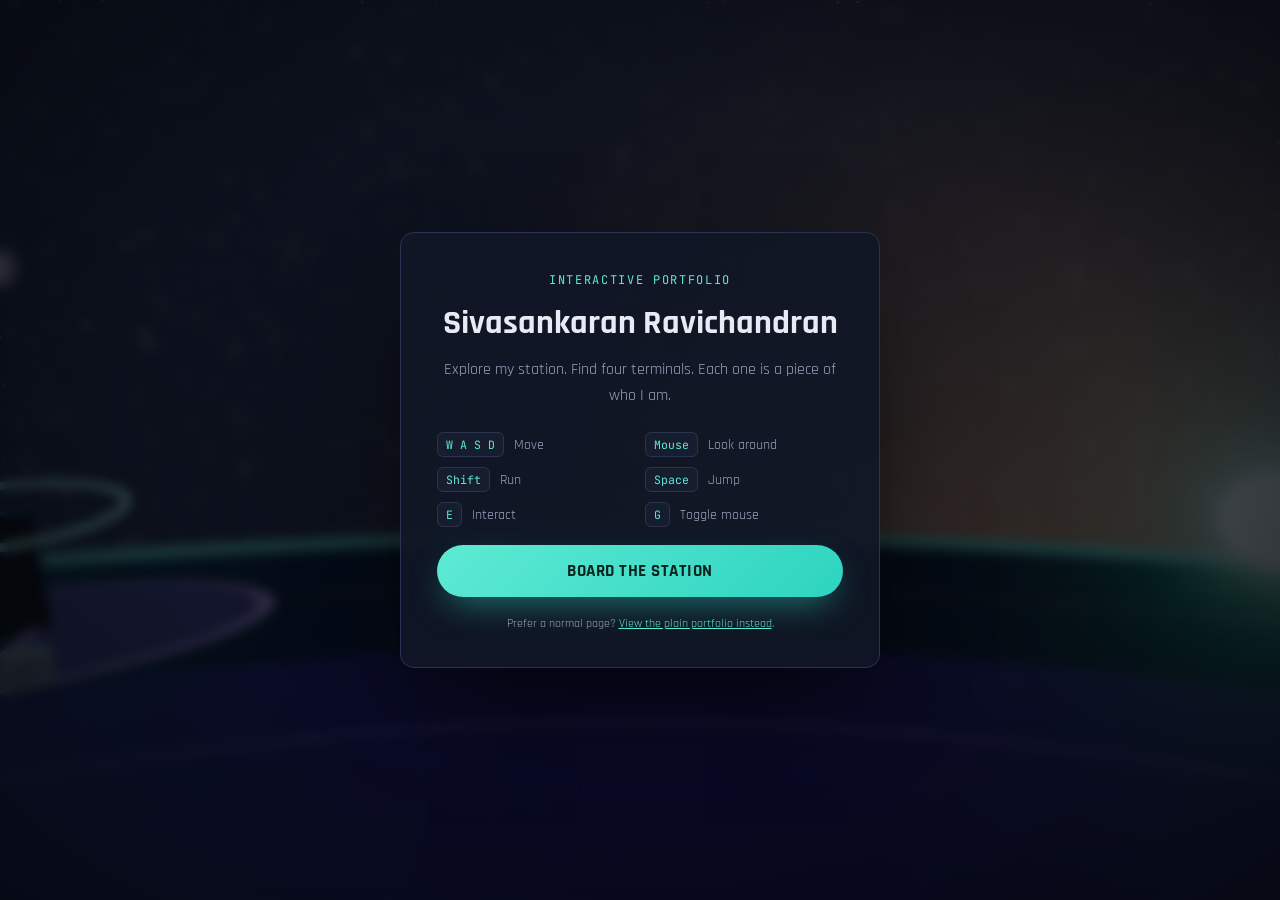
==== index.html @ 23c57af4 "My Site" ====
<!DOCTYPE html>
<html lang="en">
<head>
  <meta charset="UTF-8" />
  <meta name="viewport" content="width=device-width, initial-scale=1.0, viewport-fit=cover" />
  <title>Sivasankaran Ravichandran — Explore My World</title>
  <meta name="description" content="Explore an interactive 3D space station and discover Sivasankaran Ravichandran's background, skills, projects, experience, and contact details as interactive terminals." />
  <meta name="theme-color" content="#0b0f19" />
  <link rel="icon" href="data:image/svg+xml,<svg xmlns=%22http://www.w3.org/2000/svg%22 viewBox=%220 0 100 100%22><text y=%22.9em%22 font-size=%2290%22>🚀</text></svg>" />
  <link rel="preconnect" href="https://fonts.googleapis.com" />
  <link rel="preconnect" href="https://fonts.gstatic.com" crossorigin />
  <link href="https://fonts.googleapis.com/css2?family=Rajdhani:wght@500;600;700&family=JetBrains+Mono:wght@400;500;600&display=swap" rel="stylesheet" />
  <link rel="stylesheet" href="css/style.css" />
  <script type="importmap">
    {
      "imports": {
        "three": "./js/vendor/three/build/three.module.js",
        "three/addons/": "./js/vendor/three/examples/jsm/"
      }
    }
  </script>
</head>
<body>

  <canvas id="worldCanvas"></canvas>
  <div class="vignette" aria-hidden="true"></div>

  <!-- ===== Intro / start screen ===== -->
  <div class="intro" id="intro">
    <div class="intro-card">
      <span class="eyebrow">Interactive Portfolio</span>
      <h1>Sivasankaran Ravichandran</h1>
      <p class="tagline">Explore my station. Find four terminals. Each one is a piece of who I am.</p>
      <div class="intro-controls">
        <div class="control-row"><span class="key">W A S D</span><span>Move</span></div>
        <div class="control-row"><span class="key">Mouse</span><span>Look around</span></div>
        <div class="control-row"><span class="key">Shift</span><span>Run</span></div>
        <div class="control-row"><span class="key">Space</span><span>Jump</span></div>
        <div class="control-row"><span class="key">E</span><span>Interact</span></div>
        <div class="control-row"><span class="key">G</span><span>Toggle mouse</span></div>
      </div>
      <p class="intro-note" id="introNote">On touch devices: drag the left stick to move, drag the right side to look, tap the button to interact.</p>
      <button class="btn-enter" id="enterBtn" type="button">Board The Station</button>
      <p class="intro-fallback">
        Prefer a normal page? <a href="fallback.html">View the plain portfolio instead</a>.
      </p>
    </div>
  </div>

  <!-- ===== HUD ===== -->
  <div class="hud" id="hud" hidden>
    <div class="hud-top">
      <span class="hud-brand">Siva<span>.</span></span>
      <span class="hud-milestones" id="hudMilestoneCount">0 / 4 Milestones</span>
      <div class="hud-top-actions">
        <button class="hud-btn" id="muteBtn" type="button" aria-label="Toggle sound" aria-pressed="false">&#128267;</button>
        <button class="hud-btn" id="mouseToggleBtn" type="button" aria-label="Toggle mouse cursor" aria-pressed="true" hidden>&#128274;</button>
      </div>
    </div>

    <div class="crosshair" id="crosshair" aria-hidden="true"></div>

    <div class="prompt" id="prompt" hidden>
      <span id="promptText">[ E ] View About Me</span>
    </div>

    <div class="milestone-toast" id="milestoneToast" hidden></div>

    <div class="orb-badge" id="orbBadge">
      <span class="orb-badge-icon">🔮</span>
      <span id="orbBadgeText">0 / 8 Orbs</span>
    </div>

    <div class="victory-badge" id="victoryBadge" hidden>
      <span class="victory-badge-icon">🏆</span>
      <span class="victory-badge-text">All Milestones Complete</span>
    </div>

    <!-- Touch controls (shown only on touch devices via JS) -->
    <div class="touch-controls" id="touchControls" hidden>
      <div class="touch-stick" id="touchStick"><div class="touch-stick-knob" id="touchStickKnob"></div></div>
      <button class="touch-interact" id="touchInteractBtn" type="button" hidden>Interact</button>
      <div class="touch-look" id="touchLook" aria-hidden="true"></div>
    </div>

  </div>

  <!-- ===== Content panel ===== -->
  <div class="panel" id="panel" hidden>
    <div class="panel-card">
      <div class="panel-header">
        <span class="panel-title" id="panelTitle">Station</span>
        <button class="panel-close" id="panelClose" type="button" aria-label="Close">&times;</button>
      </div>
      <div class="panel-body" id="panelBody"></div>
    </div>
  </div>

  <!-- ===== Victory overlay (plays once) ===== -->
  <div class="victory-overlay" id="victoryOverlay" hidden>
    <div class="victory-content">
      <div class="victory-trophy">🏆</div>
      <h2>All Milestones Discovered</h2>
      <p>You've explored my full profile — background, projects, experience, and how to reach me. Thanks for walking through my world.</p>
      <button class="btn-enter" id="victoryContinueBtn" type="button">Continue Exploring</button>
    </div>
  </div>

  <script type="module" src="js/main.js"></script>
</body>
</html>
---- css/style.css ----
:root {
  --bg: #0b0f19;
  --surface: #161d2e;
  --border: #2a3450;
  --text: #e8ebf3;
  --text-muted: #9aa4bf;
  --accent: #5eead4;
  --accent-strong: #2dd4bf;
  --accent-alt: #ffb454;
  --font-display: "Rajdhani", "Segoe UI", sans-serif;
  --font-mono: "JetBrains Mono", "Consolas", monospace;
  --radius: 14px;
}

* {
  box-sizing: border-box;
  margin: 0;
  padding: 0;
}

/* Guarantee the native `hidden` attribute always wins, even against a
   class rule that sets its own `display` (e.g. `.victory-overlay { display:
   flex }`) — without this, an element can be functionally hidden (opacity
   0) yet still full-viewport and clickable, silently swallowing clicks
   meant for whatever sits underneath it. */
[hidden] {
  display: none !important;
}

html, body {
  height: 100%;
  overflow: hidden;
  overscroll-behavior: none;
}

body {
  background: var(--bg);
  color: var(--text);
  font-family: var(--font-display);
  -webkit-font-smoothing: antialiased;
}

button {
  font-family: inherit;
  cursor: pointer;
}

#worldCanvas {
  position: fixed;
  inset: 0;
  width: 100%;
  height: 100%;
  display: block;
  touch-action: none;
}

.vignette {
  position: fixed;
  inset: 0;
  z-index: 1;
  pointer-events: none;
  background: radial-gradient(ellipse at center, transparent 55%, rgba(6, 9, 16, 0.75) 100%);
}

/* ---------- Intro ---------- */
.intro {
  position: fixed;
  inset: 0;
  z-index: 50;
  display: flex;
  align-items: center;
  justify-content: center;
  background: rgba(6, 9, 16, 0.72);
  -webkit-backdrop-filter: blur(6px);
  backdrop-filter: blur(6px);
  padding: 24px;
  transition: opacity 0.5s ease;
}

.intro.is-hidden {
  opacity: 0;
  pointer-events: none;
}

.intro-card {
  width: min(480px, 100%);
  background: rgba(17, 23, 38, 0.9);
  border: 1px solid var(--border);
  border-radius: var(--radius);
  padding: 36px;
  text-align: center;
  box-shadow: 0 40px 100px -30px rgba(0, 0, 0, 0.8);
}

.eyebrow {
  display: inline-block;
  font-family: var(--font-mono);
  font-size: 0.75rem;
  letter-spacing: 0.14em;
  text-transform: uppercase;
  color: var(--accent);
  margin-bottom: 14px;
}

.intro-card h1 {
  font-size: clamp(1.6rem, 4vw, 2.1rem);
  font-weight: 700;
  margin-bottom: 12px;
}

.tagline {
  color: var(--text-muted);
  font-size: 1rem;
  line-height: 1.6;
  margin-bottom: 24px;
}

.intro-controls {
  display: grid;
  grid-template-columns: 1fr 1fr;
  gap: 10px;
  margin-bottom: 18px;
  text-align: left;
}

.control-row {
  display: flex;
  align-items: center;
  gap: 10px;
  font-size: 0.85rem;
  color: var(--text-muted);
}

.key {
  font-family: var(--font-mono);
  font-size: 0.72rem;
  background: var(--surface);
  border: 1px solid var(--border);
  border-radius: 6px;
  padding: 4px 8px;
  color: var(--accent);
  white-space: nowrap;
}

.intro-note {
  font-size: 0.8rem;
  color: var(--text-muted);
  margin-bottom: 22px;
  line-height: 1.6;
}

.btn-enter {
  width: 100%;
  padding: 15px 24px;
  border-radius: 999px;
  border: none;
  background: linear-gradient(135deg, var(--accent), var(--accent-strong));
  color: #06251f;
  font-family: var(--font-display);
  font-weight: 700;
  font-size: 1.05rem;
  text-transform: uppercase;
  letter-spacing: 0.03em;
  box-shadow: 0 14px 34px -10px rgba(45, 212, 191, 0.55);
  transition: transform 0.2s ease;
}

.btn-enter:hover {
  transform: translateY(-2px);
}

.intro-fallback {
  margin-top: 18px;
  font-size: 0.78rem;
  color: var(--text-muted);
}

.intro-fallback a {
  color: var(--accent);
}

/* ---------- HUD ---------- */
.hud {
  position: fixed;
  inset: 0;
  z-index: 10;
  pointer-events: none;
}

.hud-top {
  position: absolute;
  top: 0;
  left: 0;
  right: 0;
  display: flex;
  align-items: center;
  justify-content: space-between;
  gap: 16px;
  padding: 18px 22px;
  pointer-events: auto;
  background: linear-gradient(to bottom, rgba(6, 9, 16, 0.55), transparent);
}

.hud-brand {
  font-weight: 700;
  font-size: 1.05rem;
}

.hud-brand span {
  color: var(--accent);
}

.hud-milestones {
  font-family: var(--font-mono);
  font-size: 0.78rem;
  letter-spacing: 0.05em;
  color: var(--accent);
  background: rgba(17, 23, 38, 0.7);
  border: 1px solid var(--border);
  padding: 6px 14px;
  border-radius: 999px;
}

.hud-top-actions {
  display: flex;
  align-items: center;
  gap: 10px;
  flex-shrink: 0;
}

.hud-btn {
  width: 38px;
  height: 38px;
  border-radius: 50%;
  background: rgba(17, 23, 38, 0.7);
  border: 1px solid var(--border);
  color: var(--text);
  font-size: 0.95rem;
  display: inline-flex;
  align-items: center;
  justify-content: center;
  transition: border-color 0.2s ease;
}

.hud-btn:hover {
  border-color: var(--accent);
}

.crosshair {
  position: absolute;
  top: 50%;
  left: 50%;
  width: 6px;
  height: 6px;
  border-radius: 50%;
  background: var(--accent);
  transform: translate(-50%, -50%);
  box-shadow: 0 0 8px rgba(94, 234, 212, 0.8);
}

.prompt {
  position: absolute;
  left: 50%;
  bottom: 14%;
  transform: translateX(-50%);
  pointer-events: none;
}

.prompt span {
  display: inline-block;
  font-family: var(--font-mono);
  font-size: 0.85rem;
  font-weight: 600;
  color: var(--bg);
  background: var(--accent);
  padding: 10px 20px;
  border-radius: 999px;
  box-shadow: 0 10px 30px -8px rgba(94, 234, 212, 0.6);
  animation: promptPulse 1.6s ease-in-out infinite;
  white-space: nowrap;
}

@keyframes promptPulse {
  0%, 100% { transform: scale(1); }
  50% { transform: scale(1.04); }
}

.milestone-toast {
  position: absolute;
  top: 90px;
  left: 50%;
  transform: translateX(-50%);
  font-family: var(--font-mono);
  font-size: 0.85rem;
  color: var(--accent);
  background: rgba(17, 23, 38, 0.85);
  border: 1px solid var(--accent);
  padding: 10px 20px;
  border-radius: 999px;
  opacity: 0;
  transition: opacity 0.4s ease, transform 0.4s ease;
  pointer-events: none;
}

.milestone-toast.is-visible {
  opacity: 1;
  transform: translateX(-50%) translateY(6px);
}

.orb-badge {
  position: absolute;
  bottom: 22px;
  left: 22px;
  display: flex;
  align-items: center;
  gap: 10px;
  background: rgba(17, 23, 38, 0.85);
  border: 1px solid var(--border);
  border-radius: 999px;
  padding: 10px 18px;
  font-family: var(--font-mono);
  font-size: 0.78rem;
  color: var(--text-muted);
  transition: border-color 0.3s ease, color 0.3s ease, transform 0.3s ease;
}

.orb-badge-icon {
  font-size: 1.05rem;
}

.orb-badge.is-complete {
  border-color: var(--accent);
  color: var(--accent);
  transform: scale(1.05);
}

.victory-badge {
  position: absolute;
  bottom: 22px;
  right: 22px;
  display: flex;
  align-items: center;
  gap: 10px;
  background: rgba(17, 23, 38, 0.85);
  border: 1px solid var(--accent-alt);
  border-radius: 999px;
  padding: 10px 18px;
  font-family: var(--font-mono);
  font-size: 0.78rem;
  color: var(--accent-alt);
  opacity: 0;
  pointer-events: none;
  transform: scale(0.6) translateY(20px);
  transition: opacity 0.5s cubic-bezier(0.34, 1.56, 0.64, 1), transform 0.5s cubic-bezier(0.34, 1.56, 0.64, 1);
}

.victory-badge.is-visible {
  opacity: 1;
  pointer-events: auto;
  transform: scale(1) translateY(0);
}

.victory-badge-icon {
  font-size: 1.1rem;
}

/* ---------- Touch controls ---------- */
.touch-controls {
  position: absolute;
  inset: 0;
  pointer-events: none;
}

.touch-stick {
  position: absolute;
  left: 26px;
  bottom: 26px;
  width: 110px;
  height: 110px;
  border-radius: 50%;
  background: rgba(17, 23, 38, 0.55);
  border: 1px solid var(--border);
  pointer-events: auto;
  touch-action: none;
}

.touch-stick-knob {
  position: absolute;
  top: 50%;
  left: 50%;
  width: 46px;
  height: 46px;
  border-radius: 50%;
  background: rgba(94, 234, 212, 0.5);
  border: 1px solid var(--accent);
  transform: translate(-50%, -50%);
}

.touch-look {
  position: absolute;
  right: 0;
  top: 0;
  bottom: 0;
  width: 50%;
  pointer-events: auto;
  touch-action: none;
}

.touch-interact {
  position: absolute;
  right: 30px;
  bottom: 46px;
  width: 84px;
  height: 84px;
  border-radius: 50%;
  background: var(--accent);
  color: #06251f;
  border: none;
  font-family: var(--font-display);
  font-weight: 700;
  font-size: 0.78rem;
  text-transform: uppercase;
  pointer-events: auto;
  box-shadow: 0 10px 26px -8px rgba(94, 234, 212, 0.6);
}

/* ---------- Content panel ---------- */
.panel {
  position: fixed;
  inset: 0;
  z-index: 30;
  display: flex;
  align-items: center;
  justify-content: center;
  padding: 24px;
  background: rgba(6, 9, 16, 0.6);
  -webkit-backdrop-filter: blur(4px);
  backdrop-filter: blur(4px);
  opacity: 0;
  pointer-events: none;
  transition: opacity 0.35s ease;
}

.panel.is-open {
  opacity: 1;
  pointer-events: auto;
}

.panel-card {
  width: min(560px, 100%);
  max-height: 82vh;
  display: flex;
  flex-direction: column;
  background: rgba(17, 23, 38, 0.96);
  border: 1px solid var(--border);
  border-radius: var(--radius);
  box-shadow: 0 40px 100px -30px rgba(0, 0, 0, 0.8);
  transform: translateY(14px) scale(0.98);
  transition: transform 0.35s cubic-bezier(0.16, 1, 0.3, 1);
}

.panel.is-open .panel-card {
  transform: translateY(0) scale(1);
}

.panel-header {
  display: flex;
  align-items: center;
  justify-content: space-between;
  padding: 20px 24px;
  border-bottom: 1px solid var(--border);
  flex-shrink: 0;
}

.panel-title {
  font-family: var(--font-mono);
  font-size: 0.85rem;
  font-weight: 600;
  letter-spacing: 0.06em;
  text-transform: uppercase;
  color: var(--accent);
}

.panel-close {
  width: 32px;
  height: 32px;
  border-radius: 50%;
  border: 1px solid var(--border);
  background: transparent;
  color: var(--text-muted);
  font-size: 1.2rem;
}

.panel-close:hover {
  border-color: var(--accent);
  color: var(--accent);
}

.panel-body {
  padding: 24px;
  overflow-y: auto;
}

.panel-body p {
  color: var(--text-muted);
  font-size: 0.92rem;
  line-height: 1.7;
  margin-bottom: 14px;
}

.panel-body h4 {
  font-size: 0.78rem;
  text-transform: uppercase;
  letter-spacing: 0.06em;
  color: var(--text-muted);
  margin: 18px 0 10px;
}

.tag-row {
  display: flex;
  flex-wrap: wrap;
  gap: 8px;
  margin-bottom: 6px;
}

.tag {
  font-family: var(--font-mono);
  font-size: 0.76rem;
  background: rgba(94, 234, 212, 0.1);
  border: 1px solid var(--border);
  color: var(--text);
  padding: 5px 12px;
  border-radius: 999px;
}

.project-item {
  border: 1px solid var(--border);
  border-radius: 10px;
  padding: 14px 16px;
  margin-bottom: 12px;
}

.project-item h5 {
  font-size: 0.95rem;
  margin-bottom: 6px;
}

.project-item .nda {
  display: block;
  margin-top: 8px;
  font-family: var(--font-mono);
  font-size: 0.68rem;
  color: var(--text-muted);
}

.timeline-entry {
  border-left: 2px solid var(--border);
  padding-left: 14px;
  margin-bottom: 16px;
}

.timeline-entry .date {
  font-family: var(--font-mono);
  font-size: 0.72rem;
  color: var(--accent);
  text-transform: uppercase;
}

.timeline-entry h5 {
  font-size: 0.92rem;
  margin: 4px 0 2px;
}

.timeline-entry .org {
  font-size: 0.8rem;
  color: var(--text-muted);
}

.contact-line {
  display: flex;
  align-items: center;
  gap: 10px;
  margin-bottom: 12px;
  font-size: 0.9rem;
}

.contact-line strong {
  color: var(--text);
}

.panel-body .btn-enter {
  margin-top: 10px;
}

/* ---------- Victory overlay ---------- */
.victory-overlay {
  position: fixed;
  inset: 0;
  z-index: 40;
  display: flex;
  align-items: center;
  justify-content: center;
  background: rgba(6, 9, 16, 0.82);
  opacity: 0;
  pointer-events: none;
  transition: opacity 0.6s ease;
  padding: 24px;
}

.victory-overlay.is-visible {
  opacity: 1;
  pointer-events: auto;
}

.victory-content {
  text-align: center;
  max-width: 460px;
}

.victory-trophy {
  font-size: 4rem;
  margin-bottom: 18px;
  animation: trophyPop 0.7s cubic-bezier(0.34, 1.56, 0.64, 1);
}

@keyframes trophyPop {
  0% { transform: scale(0) rotate(-20deg); opacity: 0; }
  100% { transform: scale(1) rotate(0); opacity: 1; }
}

.victory-content h2 {
  font-size: 1.6rem;
  margin-bottom: 14px;
}

.victory-content p {
  color: var(--text-muted);
  line-height: 1.7;
  margin-bottom: 26px;
}

@media (max-width: 720px) {
  .intro-controls {
    grid-template-columns: 1fr;
  }

  .hud-milestones {
    font-size: 0.7rem;
    padding: 5px 10px;
  }

  .prompt {
    bottom: 22%;
  }
}
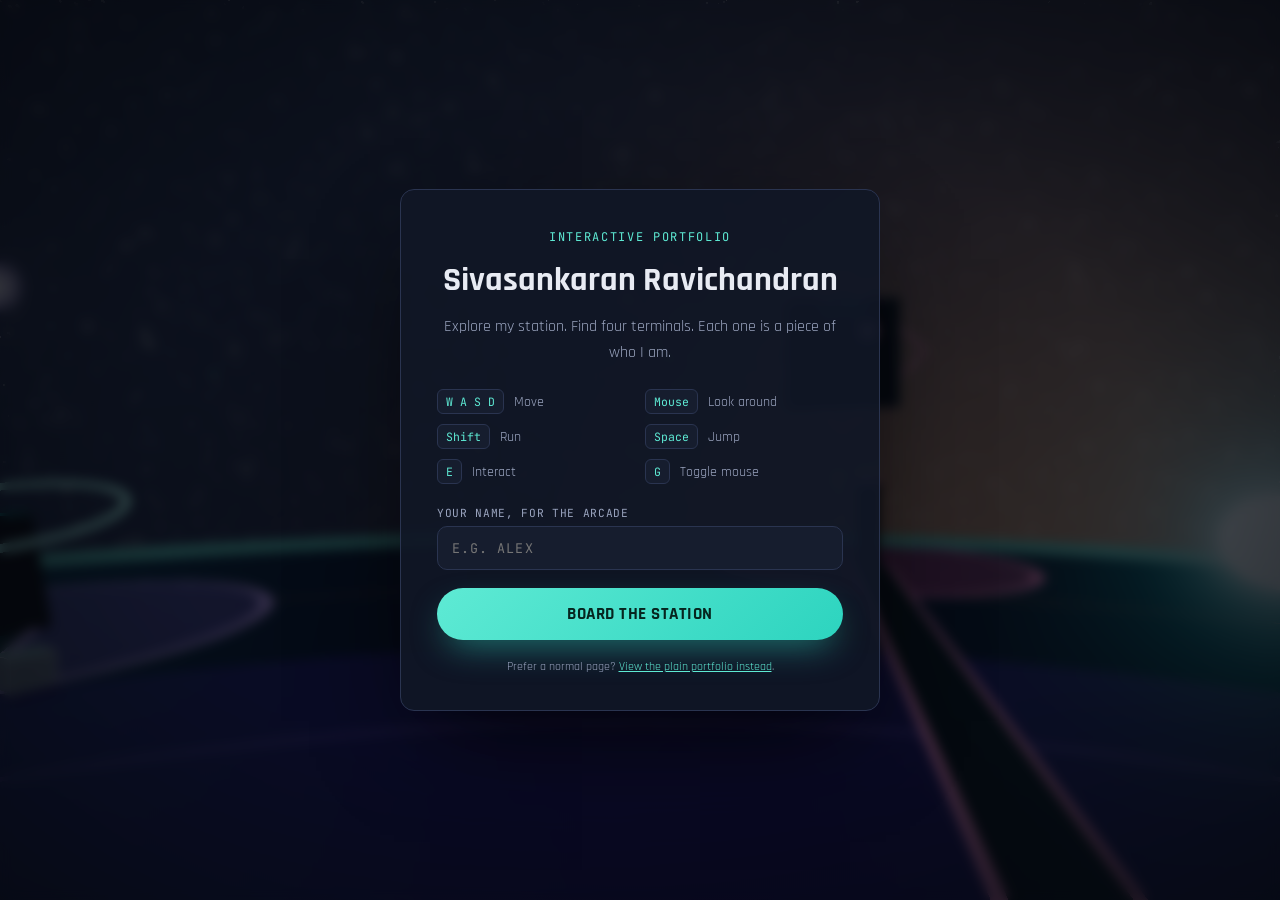
==== commit 56c4f6c7: "Multiplayer update added tic ta to game with multiplayer options" ====
--- a/index.html
+++ b/index.html
@@ -40,11 +40,21 @@
         <div class="control-row"><span class="key">G</span><span>Toggle mouse</span></div>
       </div>
       <p class="intro-note" id="introNote">On touch devices: drag the left stick to move, drag the right side to look, tap the button to interact.</p>
+      <div class="intro-name-row">
+        <label for="playerNameInput" class="intro-name-label">Your name, for the arcade</label>
+        <input class="xo-code-input intro-name-input" id="playerNameInput" type="text" maxlength="16" placeholder="e.g. Alex" autocomplete="off" />
+      </div>
       <button class="btn-enter" id="enterBtn" type="button">Board The Station</button>
       <p class="intro-fallback">
         Prefer a normal page? <a href="fallback.html">View the plain portfolio instead</a>.
       </p>
     </div>
+  </div>
+
+  <!-- ===== Loading screen (between intro and the live station) ===== -->
+  <div class="loading-screen" id="loadingScreen" hidden>
+    <div class="loading-spinner" aria-hidden="true"></div>
+    <p class="loading-text" id="loadingText">Booting station systems…</p>
   </div>
 
   <!-- ===== HUD ===== -->
@@ -106,6 +116,7 @@
     </div>
   </div>
 
+  <script src="js/vendor/peerjs/peerjs.min.js"></script>
   <script type="module" src="js/main.js"></script>
 </body>
 </html>
--- a/css/style.css
+++ b/css/style.css
@@ -179,6 +179,62 @@
   color: var(--accent);
 }
 
+.intro-name-row {
+  margin: 22px 0 18px;
+  text-align: left;
+}
+
+.intro-name-label {
+  display: block;
+  font-family: var(--font-mono);
+  font-size: 0.7rem;
+  letter-spacing: 0.06em;
+  text-transform: uppercase;
+  color: var(--text-muted);
+  margin-bottom: 6px;
+}
+
+.intro-name-input {
+  width: 100%;
+  text-transform: none;
+  letter-spacing: normal;
+}
+
+/* ---------- Loading screen ---------- */
+.loading-screen {
+  position: fixed;
+  inset: 0;
+  z-index: 45;
+  display: flex;
+  flex-direction: column;
+  align-items: center;
+  justify-content: center;
+  gap: 20px;
+  background: var(--bg);
+}
+
+.loading-spinner {
+  width: 46px;
+  height: 46px;
+  border-radius: 50%;
+  border: 3px solid var(--border);
+  border-top-color: var(--accent);
+  animation: loadingSpin 0.9s linear infinite;
+}
+
+@keyframes loadingSpin {
+  to {
+    transform: rotate(360deg);
+  }
+}
+
+.loading-text {
+  font-family: var(--font-mono);
+  font-size: 0.85rem;
+  color: var(--text-muted);
+  letter-spacing: 0.03em;
+}
+
 /* ---------- HUD ---------- */
 .hud {
   position: fixed;
@@ -592,6 +648,156 @@
   margin-top: 10px;
 }
 
+/* ---------- Arcade / Multiplayer Tic-Tac-Toe ---------- */
+.xo-menu p,
+.xo-waiting p {
+  color: var(--text-muted);
+  font-size: 0.9rem;
+  line-height: 1.6;
+  margin-bottom: 14px;
+}
+
+.xo-join-row {
+  display: flex;
+  gap: 8px;
+  margin-top: 10px;
+}
+
+.xo-code-input {
+  flex: 1;
+  min-width: 0;
+  background: var(--surface);
+  border: 1px solid var(--border);
+  border-radius: 10px;
+  padding: 12px 14px;
+  color: var(--text);
+  font-family: var(--font-mono);
+  letter-spacing: 0.08em;
+  text-transform: uppercase;
+}
+
+.xo-join-row .btn-enter {
+  width: auto;
+  flex-shrink: 0;
+  padding: 12px 22px;
+}
+
+.xo-status {
+  font-family: var(--font-mono);
+  font-size: 0.78rem;
+  color: var(--accent);
+  min-height: 1.2em;
+}
+
+.xo-status-error {
+  color: #f87171;
+}
+
+.xo-waiting {
+  text-align: center;
+}
+
+.xo-code {
+  font-family: var(--font-mono);
+  font-size: 2.2rem;
+  font-weight: 700;
+  letter-spacing: 0.2em;
+  color: var(--accent);
+  background: var(--surface);
+  border: 1px solid var(--border);
+  border-radius: 12px;
+  padding: 16px;
+  margin-bottom: 14px;
+}
+
+.xo-meta {
+  display: flex;
+  justify-content: space-between;
+  align-items: center;
+  font-family: var(--font-mono);
+  font-size: 0.85rem;
+  color: var(--text-muted);
+  margin-bottom: 14px;
+}
+
+.xo-role {
+  color: var(--accent);
+  font-weight: 600;
+}
+
+.xo-board {
+  display: grid;
+  grid-template-columns: repeat(3, 1fr);
+  gap: 8px;
+  max-width: 280px;
+  margin: 0 auto 16px;
+}
+
+.xo-cell {
+  aspect-ratio: 1;
+  background: var(--surface);
+  border: 1px solid var(--border);
+  border-radius: 10px;
+  font-family: var(--font-display);
+  font-weight: 700;
+  font-size: 2rem;
+  color: var(--text);
+  transition: border-color 0.2s ease, background 0.2s ease;
+}
+
+.xo-cell:not(:disabled):hover {
+  border-color: var(--accent);
+  cursor: pointer;
+}
+
+.xo-cell:disabled {
+  cursor: default;
+}
+
+.xo-cell-x {
+  color: var(--accent);
+}
+
+.xo-cell-o {
+  color: var(--accent-alt);
+}
+
+.xo-cell-fading {
+  opacity: 0.4;
+}
+
+.xo-cell-winning {
+  border-color: var(--accent);
+  animation: xoWinPulse 0.9s ease-in-out infinite;
+}
+
+@keyframes xoWinPulse {
+  0%, 100% {
+    box-shadow: 0 0 6px rgba(94, 234, 212, 0.3);
+  }
+  50% {
+    box-shadow: 0 0 18px rgba(94, 234, 212, 0.75);
+  }
+}
+
+.xo-result {
+  text-align: center;
+  font-family: var(--font-display);
+  font-weight: 700;
+  font-size: 1.1rem;
+  color: var(--accent);
+  margin-bottom: 12px;
+}
+
+.xo-actions {
+  display: flex;
+  gap: 10px;
+}
+
+.xo-actions .btn-enter {
+  margin-top: 0;
+}
+
 /* ---------- Victory overlay ---------- */
 .victory-overlay {
   position: fixed;
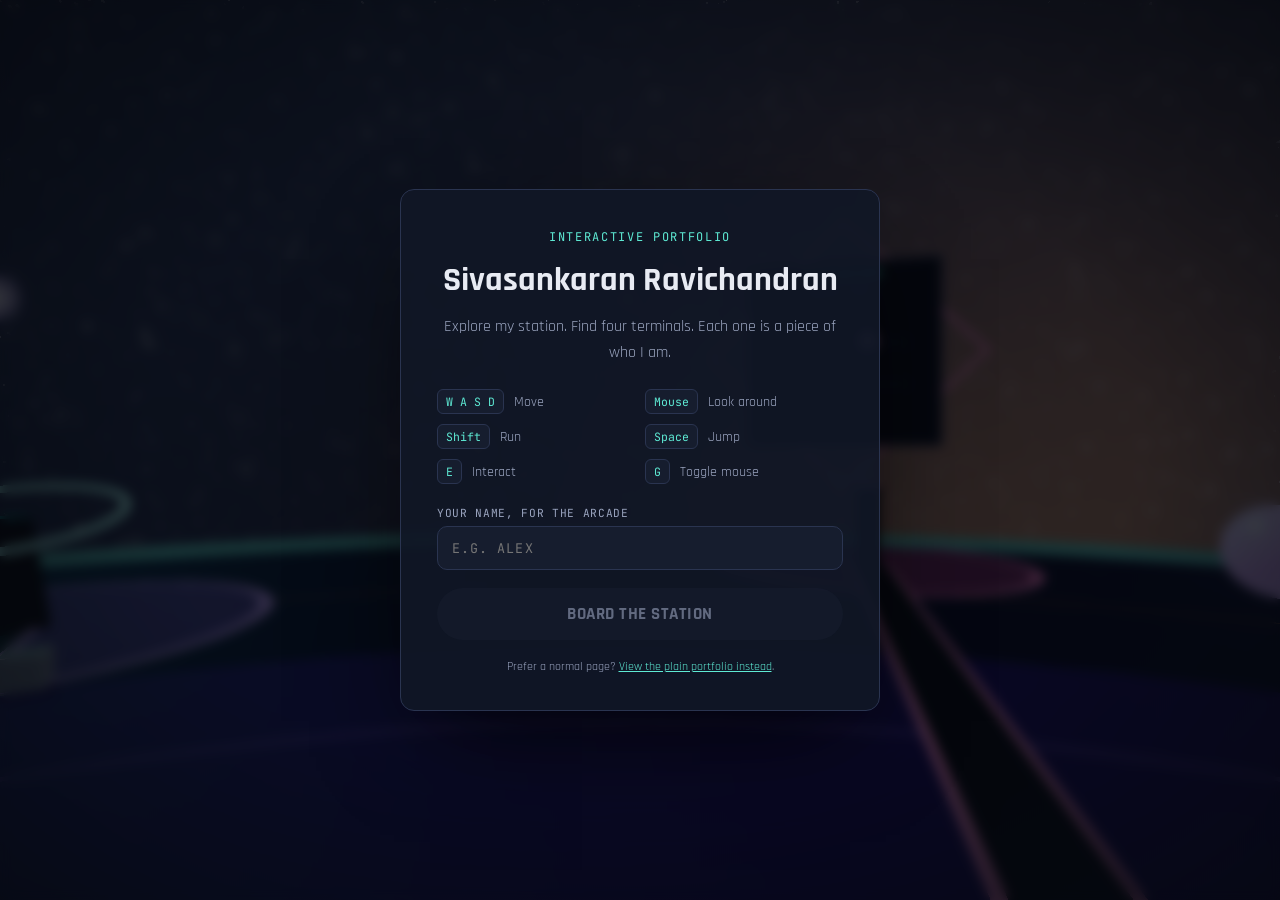
==== commit 0bb18bf8: "update small update and minor fixes" ====
--- a/index.html
+++ b/index.html
@@ -44,7 +44,7 @@
         <label for="playerNameInput" class="intro-name-label">Your name, for the arcade</label>
         <input class="xo-code-input intro-name-input" id="playerNameInput" type="text" maxlength="16" placeholder="e.g. Alex" autocomplete="off" />
       </div>
-      <button class="btn-enter" id="enterBtn" type="button">Board The Station</button>
+      <button class="btn-enter" id="enterBtn" type="button" disabled>Board The Station</button>
       <p class="intro-fallback">
         Prefer a normal page? <a href="fallback.html">View the plain portfolio instead</a>.
       </p>
--- a/css/style.css
+++ b/css/style.css
@@ -169,6 +169,18 @@
   transform: translateY(-2px);
 }
 
+.btn-enter:disabled {
+  background: var(--surface);
+  color: var(--text-muted);
+  box-shadow: none;
+  cursor: not-allowed;
+  opacity: 0.6;
+}
+
+.btn-enter:disabled:hover {
+  transform: none;
+}
+
 .intro-fallback {
   margin-top: 18px;
   font-size: 0.78rem;
